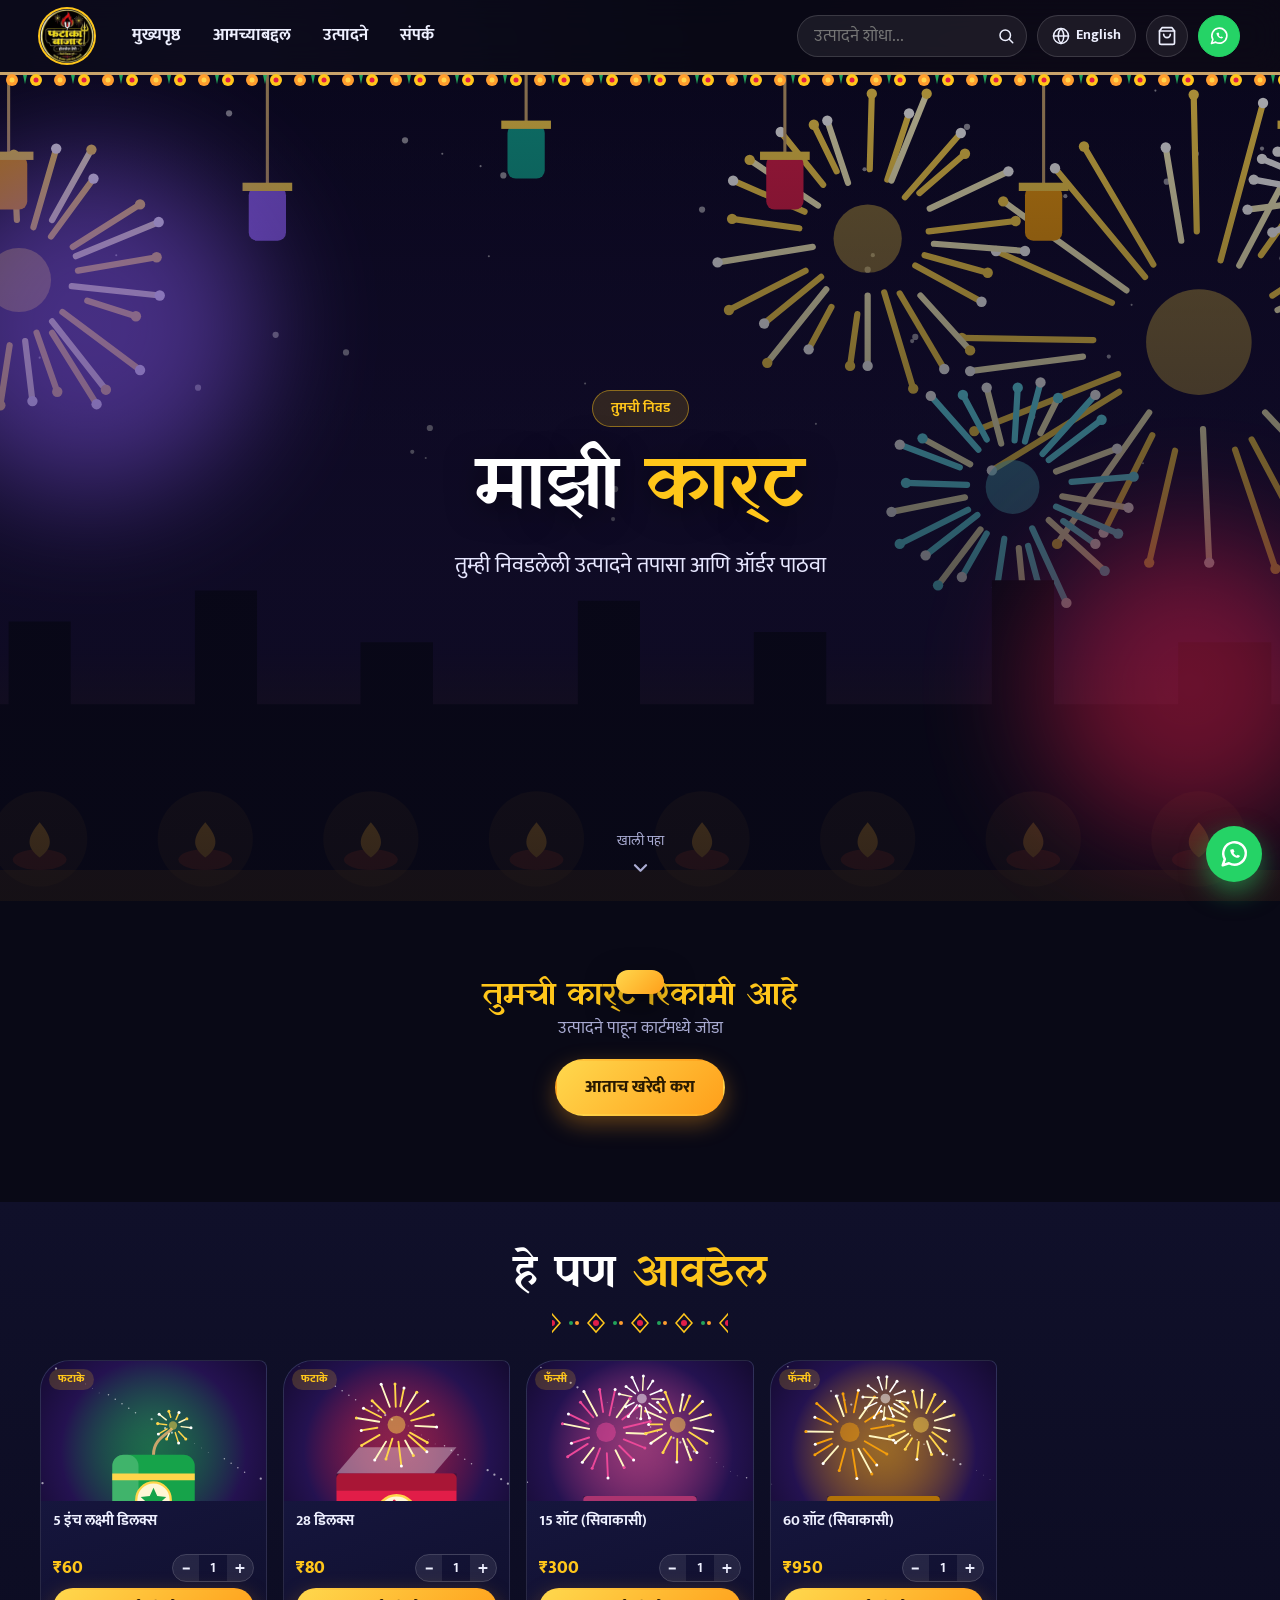
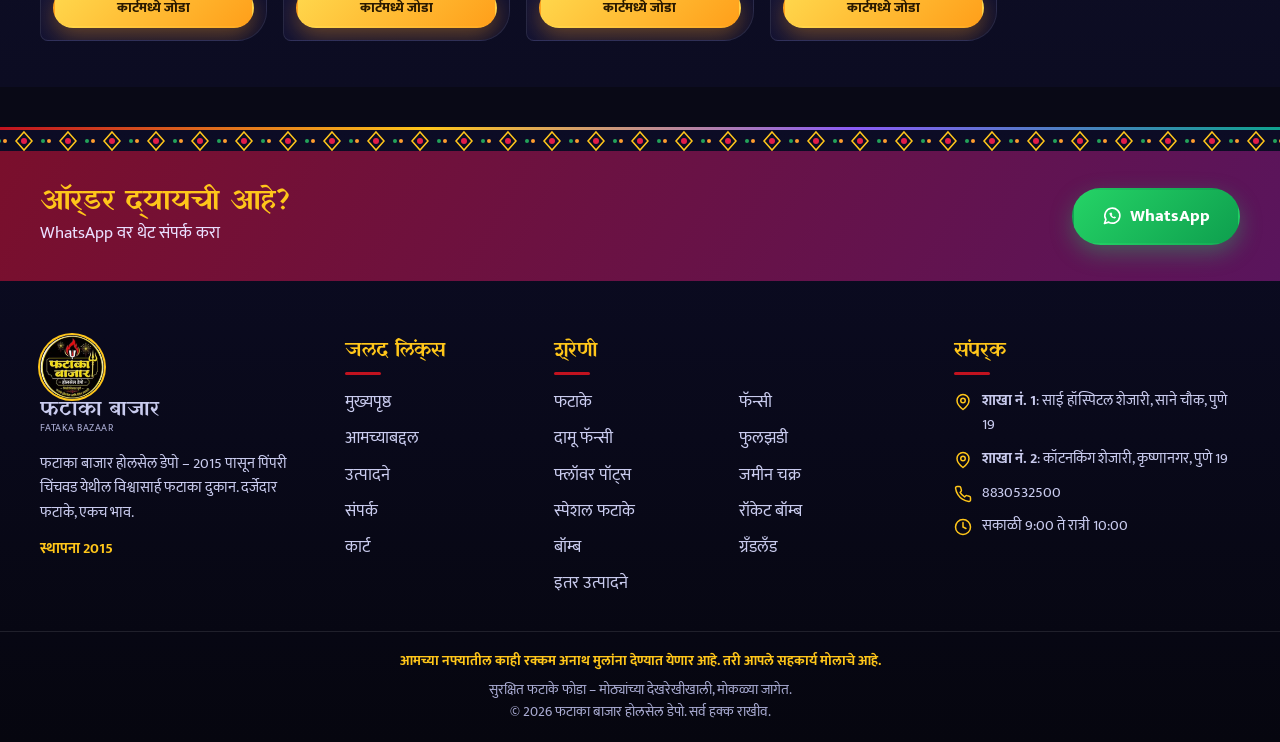
==== cart.html @ 7bc7c52a "first commit" ====
<!doctype html>
<html lang="mr">
<head>
<meta charset="utf-8">
<meta name="viewport" content="width=device-width,initial-scale=1">
<title>Fataka Bazaar</title>
<meta name="description" content="Fataka Bazaar Wholesale Depot - Pimpri Chinchwad, Pune. Fixed rate crackers, order on WhatsApp.">
<link rel="preconnect" href="https://fonts.googleapis.com"><link rel="preconnect" href="https://fonts.gstatic.com" crossorigin>
<link href="https://fonts.googleapis.com/css2?family=Mukta:wght@400;600;700;800&family=Yatra+One&display=swap" rel="stylesheet">
<link rel="icon" href="images/logo.png">
<link rel="stylesheet" href="css/style.css">
</head>
<body data-page="cart">
<div id="site-header"></div>
<main>
<section class="page-hero hero-cart">
  <canvas class="fw-canvas"></canvas>
  <span class="orb" style="width:340px;height:340px;background:#8b5cf6;left:-80px;top:10%"></span>
  <span class="orb" style="width:300px;height:300px;background:#e11d48;right:-60px;bottom:8%;animation-delay:-3s"></span>
  <div class="container hero-inner">
    <span class="eyebrow" data-i18n="hero_cart_eb"></span>
    <h1 data-i18n="hero_cart_t"></h1>
    <p data-i18n="hero_cart_p"></p>
  </div>
  <a class="scroll-cue" href="#start"><span data-i18n="scroll"></span><svg viewBox="0 0 24 24" fill="none" stroke="currentColor" stroke-width="2.5" stroke-linecap="round" stroke-linejoin="round"><path d="m6 9 6 6 6-6"/></svg></a>
</section>
<span id="start"></span>
<section class="section "><div class="container">
<div id="cartEmpty" class="empty" hidden><h3 style="font-size:2rem;color:var(--gold)" data-i18n="cart_empty"></h3><p data-i18n="cart_empty_p"></p><a class="btn btn-gold" href="products.html" data-i18n="shop_now"></a></div>
<div class="cart-layout" id="cartLayout" hidden>
  <div>
    <div class="sec-title" style="text-align:left;margin-bottom:22px"><h2 data-i18n="cart_items_t"></h2></div>
    <div class="cart-list" id="cartList"></div>
    <div class="btn-row" style="margin-top:20px"><a class="btn btn-outline" href="products.html" data-i18n="continue_shop"></a><button class="btn btn-outline" id="clearCart" type="button" data-i18n="clear_cart"></button></div>
  </div>
  <div class="cart-side">
    <div class="panel" id="details">
      <h3 data-i18n="cust_t"></h3>
      <div class="cf-row">
        <div class="field"><label data-i18n="f_name"></label><input id="cName" autocomplete="name"><span class="em"></span></div>
        <div class="field"><label data-i18n="f_mobile"></label><input id="cMobile" type="tel" inputmode="numeric" autocomplete="tel"><span class="em"></span></div>
      </div>
      <div class="field"><label data-i18n="f_mode"></label><div class="radios"><label><input type="radio" name="mode" value="delivery" checked><span data-i18n="f_delivery"></span></label><label><input type="radio" name="mode" value="pickup"><span data-i18n="f_pickup"></span></label></div></div>
      <div class="cf-row cf-row2">
        <div class="field" id="addrWrap"><label data-i18n="f_addr"></label><textarea id="cAddr" rows="2"></textarea><span class="em"></span></div>
        <div class="field"><label data-i18n="f_note"></label><textarea id="cNote" rows="2"></textarea></div>
      </div>
    </div>
    <div class="panel" id="summary">
      <h3 data-i18n="sum_t"></h3>
      <div class="sum-row"><span data-i18n="sum_items"></span><b id="sumCount"></b></div>
      <div class="sum-row"><span data-i18n="sum_sub"></span><b id="sumSub"></b></div>
      <div class="sum-row disc" id="rowDisc"><span id="sumDiscLbl"></span><b id="sumDisc"></b></div>
      <div class="sum-row total"><span data-i18n="sum_total"></span><b id="sumTotal"></b></div>
      <div class="hint" id="hint"></div>
      <div class="coupon"><input id="coupon" data-i18n-ph="coupon_ph" autocomplete="off"><button class="btn btn-outline" id="applyCoupon" type="button" data-i18n="coupon_apply"></button></div>
      <div class="cmsg" id="cMsg"></div>
      <button class="btn btn-wa" id="orderBtn" type="button" style="width:100%" data-i18n="order_wa"></button>
      <p class="note" data-i18n="est_note"></p>
    </div>
  </div>
  <div class="side-promo cart-promo"><img src="images/banners/hero1.svg" alt=""><div><b data-i18n="wish_t"></b><ul><li data-i18n="ft2_t"></li><li data-i18n="ft3_t"></li><li data-i18n="ft4_t"></li></ul></div></div>
</div>
</div></section>
<section class="section alt"><div class="container">
<div class="sec-title reveal"><h2 data-i18n="sugg_t"></h2></div><div class="p-grid" id="suggGrid"></div>
</div></section>
</main>
<div id="site-footer"></div>
<script src="js/data.js"></script>
<script src="js/app.js"></script>
</body>
</html>
---- css/style.css ----
/* ============ FATAKA BAZAR - PREMIUM THEME ============ */
:root{--bg:#090916;--bg2:#10102a;--card:#15153b;--gold:#ffc61a;--gold2:#ff9f1a;--red:#c1121f;--teal:#0fa38f;--text:#eef0ff;--muted:#a9abd2;--hh:72px;--rad:30px 8px 30px 8px;--rad2:8px 30px 8px 30px}
*{box-sizing:border-box;margin:0;padding:0}
html{scroll-behavior:smooth}
body{font-family:'Mukta','Poppins',sans-serif;background:var(--bg);color:var(--text);line-height:1.6;overflow-x:hidden;font-size:17px}
body::before{content:'';position:fixed;inset:0;z-index:-1;background:radial-gradient(circle at 15% 10%,rgba(139,92,246,.18),transparent 40%),radial-gradient(circle at 90% 30%,rgba(225,29,72,.14),transparent 40%),radial-gradient(circle at 50% 100%,rgba(255,198,26,.08),transparent 45%)}
img,svg{max-width:100%;display:block}
a{color:inherit}
button,input,select,textarea{font:inherit;color:inherit}
.container{width:min(1200px,100% - 32px);margin-inline:auto}
[hidden]{display:none!important}
h1,h2,h3{font-family:'Yatra One','Mukta',serif;font-weight:400;line-height:1.2}
.js .reveal{opacity:0;transform:translateY(32px);transition:opacity .7s ease,transform .7s ease}
.js .reveal.in{opacity:1;transform:none}

/* ---------- Header ---------- */
.site-header{position:sticky;top:0;z-index:900;background:rgba(9,9,22,.8);backdrop-filter:blur(16px);-webkit-backdrop-filter:blur(16px);border-bottom:1px solid rgba(255,198,26,.2);transition:background .3s,box-shadow .3s}
.site-header.scrolled{background:rgba(9,9,22,.97);box-shadow:0 10px 30px rgba(0,0,0,.55)}
.hdr-in{display:flex;align-items:center;gap:16px;height:var(--hh)}
.brand{display:flex;align-items:center;gap:10px;text-decoration:none;color:var(--gold);font-family:'Yatra One',serif;font-size:1.3rem;line-height:1.05;flex-shrink:0}
.brand svg{width:46px;height:46px;transition:transform .6s}
.brand:hover svg{transform:rotate(360deg)}
.brand small{display:block;font-family:'Mukta',sans-serif;font-size:.62rem;color:var(--muted);letter-spacing:.05em;margin-top:2px}
.nav{display:flex;gap:4px;margin-left:8px}
.nav a{position:relative;padding:8px 14px;text-decoration:none;font-weight:700;border-radius:30px;transition:color .3s,background .3s}
.nav a::after{content:'';position:absolute;left:50%;bottom:3px;width:0;height:2px;background:var(--gold);transform:translateX(-50%);transition:width .3s}
.nav a:hover,.nav a.active{color:var(--gold)}
.nav a:hover::after,.nav a.active::after{width:58%}
.hdr-actions{margin-left:auto;display:flex;align-items:center;gap:10px}
.search{position:relative}
.search input{width:230px;height:42px;padding:0 44px 0 16px;border-radius:30px;border:1px solid rgba(255,255,255,.14);background:rgba(255,255,255,.07);outline:none;transition:.3s}
.search input:focus{border-color:var(--gold);box-shadow:0 0 0 3px rgba(255,198,26,.18);width:270px;background:rgba(255,255,255,.1)}
.search button{position:absolute;right:4px;top:4px;width:34px;height:34px;border:0;border-radius:50%;background:transparent;cursor:pointer;display:grid;place-items:center}
.search button svg{width:18px;height:18px}
.suggest{position:absolute;top:48px;left:0;right:0;background:#14143a;border:1px solid rgba(255,198,26,.3);border-radius:16px;overflow:hidden;display:none;box-shadow:0 20px 40px rgba(0,0,0,.5);min-width:260px;z-index:5}
.suggest.show{display:block}
.suggest button{position:static;width:100%;height:auto;border-radius:0;display:flex;justify-content:space-between;gap:10px;padding:10px 14px;text-align:left;border-bottom:1px solid rgba(255,255,255,.06)}
.suggest button:hover{background:rgba(255,198,26,.12)}
.suggest b{color:var(--gold);font-weight:700}
.icon-btn,.lang-btn{position:relative;height:42px;min-width:42px;border-radius:30px;border:1px solid rgba(255,255,255,.14);background:rgba(255,255,255,.07);cursor:pointer;display:grid;place-items:center;transition:.3s;text-decoration:none}
.icon-btn svg{width:20px;height:20px}
.icon-btn:hover,.lang-btn:hover{background:var(--gold);color:#1a1200;border-color:var(--gold);transform:translateY(-2px)}
.lang-btn{padding:0 14px;font-weight:700;font-size:.9rem;display:flex;align-items:center;gap:6px}
.lang-btn svg{width:18px;height:18px}
.icon-btn.wa{background:#25d366;border-color:#25d366;color:#fff}
.icon-btn.wa:hover{background:#1ebe5b;color:#fff}
.badge{position:absolute;top:-6px;right:-6px;min-width:20px;height:20px;border-radius:10px;background:var(--red);color:#fff;font-size:.72rem;font-weight:800;display:grid;place-items:center;padding:0 5px;border:2px solid var(--bg)}
.badge.bump{animation:bump .4s}
@keyframes bump{50%{transform:scale(1.5)}}
.burger{display:none}
.mobile-search{display:none}

/* ---------- Buttons ---------- */
.btn{position:relative;overflow:hidden;display:inline-flex;align-items:center;justify-content:center;gap:8px;padding:13px 28px;border-radius:30px;border:2px solid transparent;font-weight:800;text-decoration:none;cursor:pointer;transition:transform .3s,box-shadow .3s,background .35s,color .35s,border-color .35s}
.btn::after{content:'';position:absolute;top:0;left:-70%;width:50%;height:100%;background:linear-gradient(100deg,transparent,rgba(255,255,255,.55),transparent);transform:skewX(-20deg);transition:left .6s}
.btn:hover::after{left:130%}
.btn:hover{transform:translateY(-3px)}
.btn-gold{background:linear-gradient(135deg,#ffd84d,#ff9f1a);color:#2a1a00;box-shadow:0 8px 22px rgba(255,159,26,.35)}
.btn-gold:hover{background:linear-gradient(135deg,#e11d48,#7a0f2c);color:#fff;box-shadow:0 10px 26px rgba(225,29,72,.5)}
.btn-outline{border-color:rgba(255,255,255,.4);background:rgba(255,255,255,.04)}
.btn-outline:hover{background:var(--gold);color:#1a1200;border-color:var(--gold)}
.btn-wa{background:linear-gradient(135deg,#25d366,#0e9f4e);color:#fff;box-shadow:0 8px 22px rgba(37,211,102,.35)}
.btn-wa:hover{background:linear-gradient(135deg,#ffd84d,#ff9f1a);color:#2a1a00}
.btn-sm{padding:9px 16px;font-size:.92rem;width:100%}
.btn-row{display:flex;flex-wrap:wrap;gap:14px}

/* ---------- Hero / slider ---------- */
.slider,.page-hero{position:relative;height:calc(100svh - var(--hh));min-height:540px;overflow:hidden;isolation:isolate}
.fw-canvas{position:absolute;inset:0;width:100%;height:100%;z-index:1;pointer-events:none}
.slide{position:absolute;inset:0;opacity:0;visibility:hidden;transition:opacity 1s,visibility 1s;display:flex;align-items:center}
.slide.active{opacity:1;visibility:visible;z-index:2}
.slide.s1{background:radial-gradient(circle at 75% 40%,rgba(255,159,26,.35),transparent 45%),linear-gradient(135deg,#1b0836,#4a0a35 55%,#090916)}
.slide.s2{background:radial-gradient(circle at 75% 40%,rgba(139,92,246,.45),transparent 45%),linear-gradient(135deg,#090f35,#2a1066 55%,#090916)}
.slide.s3{background:radial-gradient(circle at 75% 40%,rgba(15,163,143,.45),transparent 45%),linear-gradient(135deg,#04211f,#0b3b3a 50%,#090916)}
.slide-in{display:grid;grid-template-columns:1.1fr .9fr;align-items:center;gap:30px;position:relative;z-index:3}
.slide-txt .eyebrow{transform:translateY(20px);opacity:0}
.slide-txt h1,.slide-txt p,.slide-txt .btn-row{transform:translateY(30px);opacity:0}
.slide.active .slide-txt>*{animation:rise .8s forwards}
.slide.active .slide-txt>*:nth-child(2){animation-delay:.15s}
.slide.active .slide-txt>*:nth-child(3){animation-delay:.3s}
.slide.active .slide-txt>*:nth-child(4){animation-delay:.45s}
@keyframes rise{to{opacity:1;transform:none}}
.eyebrow{display:inline-block;padding:6px 18px;border-radius:30px;background:rgba(255,198,26,.14);border:1px solid rgba(255,198,26,.45);color:var(--gold);font-weight:700;font-size:.9rem;margin-bottom:16px}
.slide-txt h1,.hero-inner h1{font-size:clamp(2.6rem,7vw,5.2rem);color:#fff;text-shadow:0 6px 30px rgba(0,0,0,.5)}
.slide-txt h1 span,.hero-inner h1 span,.sec-title h2 span{color:var(--gold)}
.slide-txt h1 small{display:block;font-family:'Mukta',sans-serif;font-size:.38em;font-weight:800;letter-spacing:.05em;color:#fff;margin-top:6px}
.slide-txt p,.hero-inner p{font-size:clamp(1.05rem,2.2vw,1.5rem);color:#e7e7ff;margin:16px 0 28px;max-width:560px}
.slide-art{position:relative;width:min(430px,100%);margin-inline:auto;aspect-ratio:1;animation:float 5s ease-in-out infinite}
.slide-art::before{content:'';position:absolute;inset:-6%;border-radius:50%;border:2px dashed rgba(255,198,26,.35);animation:spin 30s linear infinite}
.slide-art svg{position:relative;width:100%;height:100%;filter:drop-shadow(0 20px 40px rgba(0,0,0,.5))}
@keyframes float{50%{transform:translateY(-18px)}}
@keyframes spin{to{transform:rotate(360deg)}}
.arrow{position:absolute;top:50%;transform:translateY(-50%);z-index:5;width:48px;height:48px;border-radius:50%;border:1px solid rgba(255,255,255,.4);background:rgba(0,0,0,.35);font-size:1.6rem;cursor:pointer;transition:.3s}
.arrow:hover{background:var(--gold);color:#1a1200;transform:translateY(-50%) scale(1.12)}
.arrow.prev{left:14px}.arrow.next{right:14px}
.dots{position:absolute;bottom:22px;left:50%;transform:translateX(-50%);z-index:5;display:flex;gap:10px}
.dots button{position:relative;width:40px;height:6px;border:0;border-radius:6px;background:rgba(255,255,255,.3);cursor:pointer;overflow:hidden}
.dots button.active::after{content:'';position:absolute;inset:0;background:var(--gold);transform-origin:left;animation:fill 5.5s linear forwards}
@keyframes fill{from{transform:scaleX(0)}to{transform:scaleX(1)}}
.page-hero{display:grid;place-items:center;text-align:center;background:linear-gradient(180deg,rgba(9,9,22,.5),rgba(9,9,22,.92)),var(--hero-img,none) center/cover no-repeat,radial-gradient(circle at 30% 30%,var(--h1,#5b1a6e),var(--h2,#0a0a2a) 70%)}
.hero-about{--hero-img:url('../images/banners/hero-about.svg');--h1:#6a1b4d;--h2:#120a2e}
.hero-products{--hero-img:url('../images/banners/hero-products.svg');--h1:#0e5a63;--h2:#0a1230}
.hero-category{--hero-img:url('../images/banners/hero-category.svg');--h1:#8a1230;--h2:#1a0a2a}
.hero-cart{--hero-img:url('../images/banners/hero-cart.svg');--h1:#7a5200;--h2:#1a0a1a}
.hero-contact{--hero-img:url('../images/banners/hero-contact.svg');--h1:#2b2f8f;--h2:#0b0a28}
.hero-inner{position:relative;z-index:3;display:flex;flex-direction:column;align-items:center;padding-block:40px}
.hero-inner p{margin-inline:auto}
.scroll-cue{position:absolute;bottom:22px;left:50%;transform:translateX(-50%);z-index:4;text-decoration:none;font-size:.85rem;color:var(--muted);display:flex;flex-direction:column;align-items:center;gap:4px;animation:bounce 1.8s infinite}
.scroll-cue svg{width:22px;height:22px}
@keyframes bounce{50%{transform:translate(-50%,8px)}}
.orb{position:absolute;border-radius:50%;filter:blur(60px);opacity:.45;z-index:0;animation:float 7s ease-in-out infinite}

/* ---------- Sections ---------- */
.section{padding:84px 0;position:relative}
.section.alt{background:linear-gradient(180deg,var(--bg2),#0c0c22)}
.sec-title{text-align:center;margin-bottom:44px}
.sec-title h2{font-size:clamp(1.9rem,4.2vw,2.8rem);color:#fff}
.sec-title p{color:var(--muted);margin-top:8px}
.sec-title::after{content:'';display:block;width:90px;height:4px;margin:16px auto 0;border-radius:4px;background:linear-gradient(90deg,transparent,var(--gold),transparent)}

/* categories */
.cat-grid{display:grid;grid-template-columns:repeat(4,1fr);gap:22px}
.cat-card{position:relative;display:flex;flex-direction:column;gap:6px;padding:26px 22px 20px;min-height:250px;color:#fff;text-decoration:none;border-radius:46px 8px 46px 8px;background:linear-gradient(135deg,var(--c1),var(--c2));overflow:hidden;box-shadow:0 12px 30px rgba(0,0,0,.4);transition:transform .45s,border-radius .5s,box-shadow .45s}
.cat-card::before{content:'';position:absolute;inset:0;background:radial-gradient(circle at 85% 0,rgba(255,255,255,.3),transparent 55%);opacity:.6;transition:opacity .4s}
.cat-card:hover{transform:translateY(-10px);border-radius:8px 46px 8px 46px;box-shadow:0 22px 48px color-mix(in srgb,var(--c1) 60%,transparent)}
.cat-card:hover::before{opacity:1}
.cat-art{width:92px;height:92px;transition:transform .5s;position:relative}
.cat-card:hover .cat-art{transform:scale(1.18) rotate(8deg)}
.cat-card h3{font-size:1.5rem;position:relative}
.cat-card p{font-size:.92rem;opacity:.9;position:relative}
.cat-card .cnt{font-size:.8rem;opacity:.8;position:relative}
.cat-card .go{margin-top:auto;font-weight:800;position:relative;display:inline-flex;gap:6px;transition:gap .3s}
.cat-card:hover .go{gap:14px}

/* features */
.feat-row{display:grid;grid-template-columns:repeat(4,1fr);gap:18px}
.feat{display:flex;gap:14px;align-items:center;padding:20px;border-radius:var(--rad);border:1px solid rgba(255,198,26,.2);background:linear-gradient(135deg,rgba(255,255,255,.06),rgba(255,255,255,.02));transition:.4s}
.feat:hover{transform:translateY(-6px);border-color:var(--gold);background:linear-gradient(135deg,rgba(255,198,26,.2),rgba(225,29,72,.12));border-radius:var(--rad2)}
.feat .ic{flex:0 0 52px;height:52px;border-radius:50%;display:grid;place-items:center;background:rgba(255,198,26,.14);color:var(--gold);transition:.4s}
.feat:hover .ic{background:var(--gold);color:#1a1200;transform:rotate(360deg)}
.feat .ic svg{width:26px;height:26px}
.feat h4{font-size:1.05rem}
.feat p{font-size:.88rem;color:var(--muted)}

/* product cards */
.p-grid{display:grid;grid-template-columns:repeat(auto-fill,minmax(205px,1fr));gap:20px}
.p-card{position:relative;display:flex;flex-direction:column;border-radius:var(--rad);overflow:hidden;background:linear-gradient(160deg,#1a1a48,#0f0f2c);border:1px solid rgba(255,255,255,.1);cursor:pointer;transition:transform .4s,box-shadow .4s,border-color .4s,border-radius .5s}
.p-card::before{content:'';position:absolute;inset:0;background:linear-gradient(120deg,transparent 30%,rgba(255,198,26,.18) 50%,transparent 70%);transform:translateX(-120%);transition:transform .8s;z-index:2;pointer-events:none}
.p-card:hover{transform:translateY(-8px);border-color:var(--gold);box-shadow:0 18px 40px rgba(255,159,26,.25);border-radius:var(--rad2)}
.p-card:hover::before{transform:translateX(120%)}
.p-img{position:relative;height:150px;display:grid;place-items:center;padding:14px;background:radial-gradient(circle at 50% 40%,rgba(255,255,255,.1),transparent 65%)}
.p-img svg,.p-img img{height:100%;width:auto;transition:transform .5s}
.p-card:hover .p-img svg,.p-card:hover .p-img img{transform:scale(1.14) rotate(-4deg)}
.p-tag{position:absolute;top:10px;left:10px;padding:3px 11px;font-size:.72rem;font-weight:800;border-radius:20px;background:rgba(255,198,26,.18);color:var(--gold);transition:.3s}
.p-card:hover .p-tag{background:var(--red);color:#fff}
.p-body{padding:12px 14px 16px;display:flex;flex-direction:column;gap:8px;flex:1}
.p-body h3{font-family:'Mukta',sans-serif;font-weight:700;font-size:1.02rem;line-height:1.3;min-height:2.6em}
.p-price{color:var(--gold);font-weight:800;font-size:1.25rem}
.mini-qty,.qty{display:inline-flex;align-items:center;border:1px solid rgba(255,255,255,.2);border-radius:30px;overflow:hidden;width:fit-content}
.mini-qty{margin-top:auto}
.mini-qty button,.qty button{width:32px;height:32px;border:0;background:rgba(255,255,255,.08);cursor:pointer;font-size:1.1rem;font-weight:800;transition:.25s}
.mini-qty button:hover,.qty button:hover{background:var(--gold);color:#1a1200}
.mini-qty input{width:36px;text-align:center;border:0;background:transparent;font-weight:700}
.qty em{min-width:36px;text-align:center;font-style:normal;font-weight:800}
.group-head{display:flex;align-items:center;justify-content:space-between;margin:40px 0 18px;padding-bottom:10px;border-bottom:1px solid rgba(255,198,26,.25)}
.group-head:first-child{margin-top:0}
.group-head h3{font-size:1.7rem;color:var(--gold)}
.group-head a{text-decoration:none;font-weight:700;transition:color .3s}
.group-head a:hover{color:var(--gold)}
.toolbar{display:flex;flex-wrap:wrap;gap:12px;align-items:center;justify-content:space-between;margin-bottom:28px}
.chips{display:flex;flex-wrap:wrap;gap:10px}
.chip{display:inline-block;padding:8px 18px;border-radius:30px;font-weight:700;font-size:.92rem;border:1px solid rgba(255,255,255,.2);background:rgba(255,255,255,.05);text-decoration:none;transition:.3s}
a.chip:hover,.chip.active{background:var(--gold);color:#1a1200;border-color:var(--gold);transform:translateY(-2px)}
.tools{display:flex;gap:10px;flex-wrap:wrap}
.tools input,.tools select,.field input,.field select,.field textarea,.coupon input{height:44px;padding:0 16px;border-radius:14px;border:1px solid rgba(255,255,255,.18);background:rgba(255,255,255,.07);outline:none;transition:.3s;width:100%}
.tools select option,.field select option{background:#14143a}
.tools input:focus,.tools select:focus,.field input:focus,.field select:focus,.field textarea:focus,.coupon input:focus{border-color:var(--gold);box-shadow:0 0 0 3px rgba(255,198,26,.18)}
.tools input{width:220px}.tools select{width:auto}
.empty{text-align:center;padding:50px 20px;color:var(--muted)}
.empty .btn{margin-top:16px}

/* steps */
.steps-grid{display:grid;grid-template-columns:repeat(5,1fr);gap:18px;position:relative}
.step{position:relative;padding:26px 18px 22px;text-align:center;border-radius:var(--rad2);background:linear-gradient(160deg,rgba(255,255,255,.07),rgba(255,255,255,.02));border:1px solid rgba(255,255,255,.1);transition:.4s}
.step:hover{transform:translateY(-8px);border-color:var(--gold);border-radius:var(--rad);background:linear-gradient(160deg,rgba(255,198,26,.18),rgba(139,92,246,.12))}
.step .num{width:52px;height:52px;margin:0 auto 12px;border-radius:50%;display:grid;place-items:center;font-weight:800;font-size:1.3rem;color:#1a1200;background:linear-gradient(135deg,#ffd84d,#ff9f1a);box-shadow:0 0 0 6px rgba(255,198,26,.15);transition:.4s}
.step:hover .num{transform:scale(1.15) rotate(10deg)}
.step h4{font-size:1.05rem;margin-bottom:6px}
.step p{font-size:.88rem;color:var(--muted)}

/* tiers + wish */
.tiers{display:flex;flex-wrap:wrap;justify-content:center;gap:16px;margin-top:6px}
.tier{padding:18px 30px;border-radius:var(--rad);background:rgba(255,255,255,.07);border:1px solid rgba(255,198,26,.35);text-align:center;transition:.4s}
.tier:hover{background:var(--gold);color:#1a1200;transform:translateY(-6px) scale(1.04);border-radius:var(--rad2)}
.tier b{display:block;font-size:2rem;font-family:'Yatra One',serif;color:var(--gold);transition:.3s}
.tier:hover b{color:#7a0f2c}
.wish{position:relative;overflow:hidden;text-align:center;padding:60px 24px;border-radius:60px 10px 60px 10px;background:linear-gradient(120deg,#7a0f2c,#3b1a8a 55%,#7a0f2c);background-size:200% 100%;animation:shimmer 8s linear infinite;border:1px solid rgba(255,198,26,.4)}
@keyframes shimmer{to{background-position:200% 0}}
.wish h2{font-size:clamp(1.8rem,4.5vw,3rem);color:var(--gold)}
.wish p{max-width:640px;margin:12px auto 22px;color:#f0e8ff}
.diya{display:inline-block;width:46px;height:22px;border-radius:0 0 46px 46px;background:linear-gradient(#ffb300,#c76a00);position:relative;margin:0 14px 10px}
.diya::before{content:'';position:absolute;left:50%;top:-24px;width:14px;height:26px;margin-left:-7px;border-radius:50% 50% 50% 50%/70% 70% 30% 30%;background:radial-gradient(circle at 50% 70%,#fff6c9,#ffb300 55%,#ff5a00);animation:flame 1s ease-in-out infinite alternate;box-shadow:0 0 24px 8px rgba(255,170,0,.55)}
@keyframes flame{to{transform:scale(1.15,.92) rotate(3deg)}}

/* about */
.split{display:grid;grid-template-columns:1fr 1fr;gap:44px;align-items:center}
.split .art{max-width:430px;margin-inline:auto;animation:float 5s ease-in-out infinite}
.split p{color:#d8d9f5;margin-bottom:14px}
.checks{list-style:none;margin-top:18px;display:grid;gap:10px}
.checks li{display:flex;gap:10px;align-items:flex-start;font-weight:600}
.checks li::before{content:'✓';flex:0 0 26px;height:26px;border-radius:50%;display:grid;place-items:center;background:var(--gold);color:#1a1200;font-weight:900;font-size:.85rem}
.stats{display:grid;grid-template-columns:repeat(4,1fr);gap:18px}
.stat{text-align:center;padding:28px 12px;border-radius:var(--rad);background:linear-gradient(135deg,rgba(255,255,255,.07),rgba(255,255,255,.02));border:1px solid rgba(255,198,26,.25);transition:.4s}
.stat:hover{transform:translateY(-6px);border-radius:var(--rad2);border-color:var(--gold)}
.stat b{font-family:'Yatra One',serif;font-size:2.8rem;color:var(--gold);display:block;line-height:1.1}
.stat span{color:var(--muted);font-weight:600}
.csr{display:flex;gap:20px;align-items:center;padding:34px;border-radius:var(--rad);background:linear-gradient(120deg,rgba(255,198,26,.14),rgba(225,29,72,.12));border:1px solid rgba(255,198,26,.35)}
.csr svg{flex:0 0 64px;height:64px;color:var(--gold)}
.csr p{font-size:1.15rem;font-weight:600}
.branches{display:grid;grid-template-columns:repeat(2,1fr);gap:22px}
.branch{padding:26px;border-radius:var(--rad);background:linear-gradient(160deg,#1a1a48,#0f0f2c);border:1px solid rgba(255,255,255,.12);transition:.4s}
.branch:hover{border-color:var(--gold);transform:translateY(-6px);border-radius:var(--rad2);box-shadow:0 16px 36px rgba(255,159,26,.2)}
.branch h3{color:var(--gold);margin-bottom:6px}
.branch p{color:#d8d9f5;margin-bottom:14px}
.quote{text-align:center;font-family:'Yatra One',serif;font-size:clamp(1.4rem,3.4vw,2.2rem);padding:44px 20px;border-radius:var(--rad);border:1px solid rgba(255,198,26,.3);background:rgba(255,255,255,.04);color:var(--gold)}

/* contact */
.contact-grid{display:grid;grid-template-columns:1fr 1.1fr;gap:28px}
.panel{padding:28px;border-radius:var(--rad);background:linear-gradient(160deg,#1a1a48,#0f0f2c);border:1px solid rgba(255,255,255,.12)}
.panel h3{font-size:1.6rem;margin-bottom:18px}
.panel h3 span{color:var(--gold)}
.info-item{display:flex;gap:14px;padding:14px 0;border-bottom:1px solid rgba(255,255,255,.08)}
.info-item:last-of-type{border:0}
.info-item .ic{flex:0 0 46px;height:46px;border-radius:50%;display:grid;place-items:center;background:rgba(255,198,26,.14);color:var(--gold);transition:.4s}
.info-item:hover .ic{background:var(--gold);color:#1a1200;transform:scale(1.1) rotate(10deg)}
.info-item .ic svg{width:22px;height:22px}
.info-item small{color:var(--muted);display:block}
.info-item a{text-decoration:none}
.info-item a:hover{color:var(--gold)}
.field{display:grid;gap:6px;margin-bottom:14px}
.field label{font-weight:700;font-size:.92rem}
.field textarea{height:auto;min-height:110px;padding:12px 16px;resize:vertical}
.field.err input,.field.err textarea{border-color:#ff5470}
.field .em{color:#ff8da1;font-size:.82rem;min-height:1em}
.radios{display:flex;gap:12px;flex-wrap:wrap}
.radios label{display:flex;align-items:center;gap:8px;padding:10px 18px;border:1px solid rgba(255,255,255,.2);border-radius:30px;cursor:pointer;transition:.3s;font-weight:700}
.radios label:has(input:checked){background:var(--gold);color:#1a1200;border-color:var(--gold)}
.radios input{accent-color:#c1121f}
.map{margin-top:22px;border-radius:var(--rad2);overflow:hidden;border:1px solid rgba(255,198,26,.3);height:260px}
.map iframe{width:100%;height:100%;border:0;filter:invert(.9) hue-rotate(180deg) saturate(.8)}
details{border-radius:18px;background:rgba(255,255,255,.05);border:1px solid rgba(255,255,255,.12);margin-bottom:12px;overflow:hidden;transition:.3s}
details[open],details:hover{border-color:var(--gold)}
summary{cursor:pointer;padding:16px 20px;font-weight:800;list-style:none;display:flex;justify-content:space-between;gap:10px}
summary::after{content:'+';color:var(--gold);font-size:1.4rem;line-height:1;transition:transform .3s}
details[open] summary::after{transform:rotate(45deg)}
details p{padding:0 20px 18px;color:#d8d9f5}

/* cart */
.cart-layout{display:grid;grid-template-columns:1.5fr 1fr;gap:26px;align-items:start}
.cart-list{display:grid;gap:14px}
.ci{display:grid;grid-template-columns:70px 1fr auto;gap:14px;align-items:center;padding:12px 14px;border-radius:20px 6px 20px 6px;background:rgba(255,255,255,.06);border:1px solid rgba(255,255,255,.1);transition:.3s}
.ci:hover{border-color:var(--gold);background:rgba(255,198,26,.08)}
.ci-img{width:70px;height:70px;display:grid;place-items:center;border-radius:16px;background:rgba(255,255,255,.07);padding:6px}
.ci-img svg,.ci-img img{height:100%;width:auto}
.ci-info{display:grid;gap:4px}
.ci-info span{color:var(--muted);font-size:.9rem}
.ci-end{display:flex;flex-direction:column;align-items:flex-end;gap:8px}
.ci-end strong{color:var(--gold);font-size:1.1rem}
.rm{width:28px;height:28px;border-radius:50%;border:0;background:rgba(255,84,112,.18);color:#ff8da1;cursor:pointer;transition:.3s}
.rm:hover{background:#ff5470;color:#fff;transform:rotate(90deg)}
.sum-row{display:flex;justify-content:space-between;padding:8px 0;color:#d8d9f5}
.sum-row.total{border-top:1px dashed rgba(255,198,26,.5);margin-top:8px;padding-top:14px;font-size:1.4rem;font-weight:800;color:var(--gold)}
.sum-row.disc{color:#6ee7a1}
.hint{margin:12px 0;padding:10px 14px;border-radius:12px;background:rgba(37,211,102,.12);border:1px dashed rgba(37,211,102,.5);font-size:.9rem;color:#9bf0c0}
.coupon{display:flex;gap:8px;margin:12px 0}
.coupon .btn{padding:0 18px;height:44px}
.cmsg{font-size:.85rem;min-height:1.2em;margin-bottom:8px}
.note{font-size:.82rem;color:var(--muted);margin:10px 0 14px}
.sticky{position:sticky;top:calc(var(--hh) + 16px)}

/* drawer / modal / toast */
.overlay{position:fixed;inset:0;z-index:1000;background:rgba(3,3,12,.7);backdrop-filter:blur(4px);opacity:0;visibility:hidden;transition:.35s}
.drawer{position:fixed;top:0;right:0;bottom:0;width:min(440px,100%);z-index:1001;background:linear-gradient(180deg,#171744,#0c0c25);border-left:1px solid rgba(255,198,26,.35);display:flex;flex-direction:column;transform:translateX(105%);transition:transform .45s cubic-bezier(.2,.8,.2,1)}
body.drawer-open .overlay,body.modal-open .overlay{opacity:1;visibility:visible}
body.drawer-open .drawer{transform:none}
.drawer-head{display:flex;justify-content:space-between;align-items:center;padding:18px 20px;border-bottom:1px solid rgba(255,255,255,.1)}
.drawer-head h3{font-size:1.5rem;color:var(--gold)}
.x-btn{width:38px;height:38px;border-radius:50%;border:1px solid rgba(255,255,255,.25);background:transparent;cursor:pointer;font-size:1rem;transition:.3s}
.x-btn:hover{background:var(--red);border-color:var(--red);transform:rotate(90deg)}
.drawer-body{flex:1;overflow:auto;padding:14px 16px;display:grid;gap:12px;align-content:start}
.drawer .ci{grid-template-columns:58px 1fr auto}
.drawer .ci-img{width:58px;height:58px}
.drawer-foot{padding:16px 20px;border-top:1px solid rgba(255,255,255,.1);background:rgba(0,0,0,.25)}
.drawer-foot .btn-row{margin-top:12px}
.drawer-foot .btn{flex:1;padding:12px 10px}
.modal{position:fixed;inset:0;z-index:1002;display:grid;place-items:center;padding:16px;pointer-events:none;opacity:0;visibility:hidden;transition:.35s}
.modal.show{opacity:1;visibility:visible;pointer-events:auto}
.modal-box{position:relative;width:min(860px,100%);max-height:92vh;overflow:auto;border-radius:44px 10px 44px 10px;background:linear-gradient(160deg,#1c1c52,#0d0d28);border:1px solid rgba(255,198,26,.45);box-shadow:0 30px 80px rgba(0,0,0,.7);transform:scale(.92) translateY(20px);transition:transform .4s cubic-bezier(.2,.8,.2,1)}
.modal.show .modal-box{transform:none}
.modal-box .x-btn{position:absolute;top:14px;right:14px;z-index:3;background:rgba(0,0,0,.4)}
.m-grid{display:grid;grid-template-columns:1fr 1.1fr}
.m-img{display:grid;place-items:center;padding:30px;background:radial-gradient(circle at 50% 45%,rgba(255,198,26,.2),transparent 70%);min-height:300px}
.m-img svg,.m-img img{width:min(280px,100%);height:auto;animation:float 4s ease-in-out infinite}
.m-info{padding:34px 30px 30px;display:flex;flex-direction:column;gap:12px;justify-content:center}
.m-info h3{font-size:1.9rem}
.m-price{font-size:2rem;font-weight:800;color:var(--gold)}
.m-info p{color:#d8d9f5}
.m-row{display:flex;gap:14px;align-items:center;flex-wrap:wrap}
.m-row .btn{flex:1}
.thanks .modal-box{width:min(480px,100%);text-align:center;padding:40px 28px}
.thanks h3{font-size:2.2rem;color:var(--gold);margin-bottom:10px}
.thanks p{color:#d8d9f5;margin-bottom:22px}
.thanks .diya{margin-top:20px}
.toast{position:fixed;left:50%;bottom:26px;transform:translate(-50%,120px);z-index:1100;padding:12px 24px;border-radius:30px;background:linear-gradient(135deg,#ffd84d,#ff9f1a);color:#2a1a00;font-weight:800;box-shadow:0 12px 30px rgba(0,0,0,.5);transition:transform .4s;max-width:92vw;text-align:center}
.toast.show{transform:translate(-50%,0)}
.toast.bad{background:#ff5470;color:#fff}

/* ---------- Footer ---------- */
.site-footer{position:relative;margin-top:40px;background:linear-gradient(180deg,#0c0c25,#06060f);border-top:3px solid transparent;border-image:linear-gradient(90deg,#c1121f,#ffc61a,#8b5cf6,#0fa38f) 1}
.ft-cta{margin-top:-1px;padding:34px 0;background:linear-gradient(120deg,#7a0f2c,#3b1a8a);background-size:200% 100%;animation:shimmer 10s linear infinite}
.ft-cta .container{display:flex;align-items:center;justify-content:space-between;gap:18px;flex-wrap:wrap}
.ft-cta h3{font-size:1.8rem;color:var(--gold)}
.ft-cta p{color:#eadfff}
.ft-grid{display:grid;grid-template-columns:1.5fr 1fr 1fr 1.4fr;gap:34px;padding:54px 0 34px}
.ft-grid h4{font-family:'Yatra One',serif;font-weight:400;font-size:1.25rem;color:var(--gold);margin-bottom:14px;position:relative;padding-bottom:8px}
.ft-grid h4::after{content:'';position:absolute;left:0;bottom:0;width:36px;height:3px;border-radius:3px;background:var(--red)}
.ft-grid ul{list-style:none;display:grid;gap:9px}
.ft-grid a{text-decoration:none;color:#c9cbee;transition:.3s;display:inline-block}
.ft-grid ul a:hover{color:var(--gold);transform:translateX(6px)}
.ft-about p{color:#c9cbee;margin:12px 0;font-size:.95rem}
.ft-line{display:flex;gap:10px;align-items:flex-start;color:#c9cbee;font-size:.93rem;margin-bottom:10px}
.ft-line svg{flex:0 0 18px;height:18px;margin-top:4px;color:var(--gold)}
.ft-bottom{border-top:1px solid rgba(255,255,255,.1);padding:18px 0;text-align:center;font-size:.88rem;color:var(--muted)}
.ft-bottom .tip{display:block;margin-bottom:6px;color:var(--gold);font-weight:700}
.wa-float{position:fixed;right:18px;bottom:18px;z-index:850;width:56px;height:56px;border-radius:50%;background:#25d366;display:grid;place-items:center;box-shadow:0 10px 26px rgba(37,211,102,.5);animation:pulse 2s infinite;transition:transform .3s}
.wa-float:hover{transform:scale(1.12)}
.wa-float svg{width:30px;height:30px;color:#fff}
@keyframes pulse{0%{box-shadow:0 0 0 0 rgba(37,211,102,.6)}100%{box-shadow:0 0 0 20px rgba(37,211,102,0)}}

/* admin */
.admin-table{width:100%;border-collapse:collapse;font-size:.92rem}
.admin-table th,.admin-table td{padding:8px;border-bottom:1px solid rgba(255,255,255,.1);text-align:left}
.admin-table input,.admin-table select{height:36px;padding:0 10px;border-radius:10px;border:1px solid rgba(255,255,255,.2);background:rgba(255,255,255,.07);width:100%}
.admin-table select option{background:#14143a}
.admin-wrap{overflow:auto}

/* ---------- Responsive ---------- */
@media (max-width:1100px){
  .cat-grid,.feat-row{grid-template-columns:repeat(2,1fr)}
  .steps-grid{grid-template-columns:repeat(3,1fr)}
  .ft-grid{grid-template-columns:1fr 1fr}
}
@media (max-width:980px){
  :root{--hh:64px}
  .hdr-actions .search{display:none}
  .burger{display:grid}
  .nav{position:fixed;top:var(--hh);left:0;right:0;flex-direction:column;gap:2px;margin:0;padding:0 16px;background:rgba(9,9,22,.98);max-height:0;overflow:hidden;transition:max-height .4s,padding .4s;border-bottom:1px solid rgba(255,198,26,.3)}
  .nav.open{max-height:520px;padding:12px 16px 18px}
  .nav a{padding:12px 14px;font-size:1.05rem}
  .mobile-search{display:block;margin-top:8px}
  .mobile-search input{width:100%}
  .slide-in,.split,.contact-grid,.cart-layout{grid-template-columns:1fr}
  .slide-in{text-align:center;gap:6px}
  .slide-txt p{margin-inline:auto}
  .slide-txt .btn-row{justify-content:center}
  .slide-art{width:min(230px,50vw)}
  .arrow{display:none}
  .sticky{position:static}
  .m-grid{grid-template-columns:1fr}
  .m-img{min-height:220px;padding:20px}
  .stats{grid-template-columns:repeat(2,1fr)}
}
@media (max-width:640px){
  body{font-size:16px}
  .section{padding:56px 0}
  .brand{font-size:1.1rem}.brand svg{width:40px;height:40px}.brand small{display:none}
  .hdr-in{gap:8px}.hdr-actions{gap:6px}
  .lang-btn span{display:none}.lang-btn{padding:0;width:42px;justify-content:center}
  .cat-grid{grid-template-columns:repeat(2,1fr);gap:12px}
  .cat-card{padding:18px 14px 14px;min-height:210px;border-radius:30px 6px 30px 6px}
  .cat-card h3{font-size:1.2rem}.cat-art{width:70px;height:70px}.cat-card p{font-size:.8rem}
  .feat-row{grid-template-columns:1fr 1fr;gap:10px}
  .feat{flex-direction:column;text-align:center;padding:16px 10px}
  .p-grid{grid-template-columns:repeat(2,1fr);gap:12px}
  .p-img{height:120px}.p-body{padding:10px}.p-body h3{font-size:.92rem}.p-price{font-size:1.1rem}
  .steps-grid{grid-template-columns:1fr 1fr}
  .branches{grid-template-columns:1fr}
  .tools input{width:100%}.tools{width:100%}
  .ci{grid-template-columns:56px 1fr auto}.ci-img{width:56px;height:56px}
  .csr{flex-direction:column;text-align:center}
  /* footer: side-by-side points, no empty right space */
  .ft-grid{grid-template-columns:1fr 1fr;gap:26px 18px;padding:40px 0 24px}
  .ft-about,.ft-contact{grid-column:1/-1}
  .ft-cta .container{flex-direction:column;text-align:center}
  .wa-float{width:50px;height:50px;right:12px;bottom:12px}
  .modal-box{border-radius:30px 8px 30px 8px}
}
@media (prefers-reduced-motion:reduce){*{animation:none!important;transition-duration:.01ms!important}.js .reveal{opacity:1;transform:none}}

/* fixes */
.m-info .chip{align-self:flex-start}
@media (max-width:640px){.ft-bottom{padding-bottom:80px}}

/* ===== UPDATE: compact layout, images, Diwali decoration, new pages ===== */
.brand img,.logo-img{width:54px;height:54px;border-radius:50%;box-shadow:0 0 0 2px var(--gold);transition:transform .6s}.brand:hover img{transform:rotate(360deg)}.ft-about .logo-img{width:64px;height:64px}
.site-header::after{content:'';display:block;height:16px;background:url("data:image/svg+xml,%3Csvg xmlns='http://www.w3.org/2000/svg' width='48' height='16'%3E%3Cpath d='M0 0h48v3H0z' fill='%23c9a46b'/%3E%3Ccircle cx='12' cy='8' r='6' fill='%23ff9d2e'/%3E%3Ccircle cx='12' cy='8' r='2.5' fill='%23ffd54a'/%3E%3Ccircle cx='36' cy='8' r='6' fill='%23ffc61a'/%3E%3Ccircle cx='36' cy='8' r='2.5' fill='%23e11d48'/%3E%3Cpath d='M23 3l2 9 2-9z' fill='%2322a35a'/%3E%3C/svg%3E") repeat-x;position:absolute;left:0;right:0;top:100%;pointer-events:none}
.sec-title::after{width:176px;height:22px;background:url("data:image/svg+xml,%3Csvg xmlns='http://www.w3.org/2000/svg' width='44' height='22'%3E%3Cpath d='M22 2l8 9-8 9-8-9z' fill='none' stroke='%23ffc61a' stroke-width='1.5'/%3E%3Ccircle cx='22' cy='11' r='3' fill='%23e11d48'/%3E%3Ccircle cx='3' cy='11' r='2' fill='%23ff9d2e'/%3E%3Ccircle cx='41' cy='11' r='2' fill='%2322a35a'/%3E%3C/svg%3E") repeat-x center;border-radius:0;margin-top:10px}
.site-footer::before{content:'';display:block;height:22px;background:url("data:image/svg+xml,%3Csvg xmlns='http://www.w3.org/2000/svg' width='44' height='22'%3E%3Cpath d='M22 2l8 9-8 9-8-9z' fill='none' stroke='%23ffc61a' stroke-width='1.5'/%3E%3Ccircle cx='22' cy='11' r='3' fill='%23e11d48'/%3E%3Ccircle cx='3' cy='11' r='2' fill='%23ff9d2e'/%3E%3Ccircle cx='41' cy='11' r='2' fill='%2322a35a'/%3E%3C/svg%3E") repeat-x center}
.slider{height:clamp(400px,72svh,560px);min-height:0}
.page-hero{height:auto;min-height:0;background:linear-gradient(180deg,rgba(9,9,22,.3),rgba(9,9,22,.78)),var(--hero-img,none) center/cover no-repeat,radial-gradient(circle at 30% 30%,var(--h1,#5b1a6e),var(--h2,#0a0a2a))}
.page-hero .scroll-cue{display:none}.hero-inner{padding-block:30px}.page-hero .hero-inner h1{font-size:clamp(2rem,5vw,3.1rem)}.page-hero .hero-inner p{margin:8px auto 0;font-size:1.05rem}
.slide.s1{background:linear-gradient(90deg,rgba(9,9,22,.88),rgba(9,9,22,.3)),url(../images/banners/hero1.svg) center/cover}
.slide.s2{background:linear-gradient(90deg,rgba(9,9,22,.88),rgba(9,9,22,.3)),url(../images/banners/hero2.svg) center/cover}
.slide.s3{background:linear-gradient(90deg,rgba(9,9,22,.88),rgba(9,9,22,.3)),url(../images/banners/hero3.svg) center/cover}
.slide-art{width:min(380px,100%)}.slide-art img{position:relative;width:100%;height:100%;object-fit:cover;border-radius:50%;border:3px solid var(--gold);box-shadow:0 20px 50px rgba(0,0,0,.6)}
.section{padding:46px 0}.sec-title{margin-bottom:26px}.section.tight{padding:22px 0 26px}
.p-img{height:auto;aspect-ratio:1/1;padding:0;overflow:hidden}.p-img img{width:100%;height:100%;object-fit:cover}.p-grid{grid-template-columns:repeat(auto-fill,minmax(190px,1fr));gap:16px}
.p-price .est{font-size:.7rem;color:var(--muted);font-style:normal;font-weight:600}
.cat-art img{width:100%;height:100%;object-fit:cover;border-radius:50%;border:2px solid rgba(255,255,255,.6);box-shadow:0 8px 20px rgba(0,0,0,.4)}
.m-img img{border-radius:18px}.ci-img{padding:0;overflow:hidden}.ci-img img{width:100%;height:100%;object-fit:cover}
/* about */
.split .sec-title::after,.csr .sec-title::after,.cart-layout .sec-title::after{margin-left:0}.split{gap:36px}.split .art{max-width:520px;width:100%}.split .art img{width:100%;aspect-ratio:5/4;object-fit:cover;border-radius:24px;border:2px solid var(--gold);box-shadow:0 20px 50px rgba(0,0,0,.6)}
.stat,.feat,.branch{--c:#ffc61a}.stats .stat:nth-child(2),.feat-row .feat:nth-child(2),.branches .branch:nth-child(2){--c:#ff6fa5}.stats .stat:nth-child(3),.feat-row .feat:nth-child(3){--c:#22d3ee}.stats .stat:nth-child(4),.feat-row .feat:nth-child(4){--c:#a3e635}
.stat,.feat,.branch,.csr{transition:.35s}
.stat:hover,.feat:hover,.branch:hover{border-color:var(--c);background:linear-gradient(160deg,color-mix(in srgb,var(--c) 38%,#15153b),#0f0f2c);box-shadow:0 16px 36px color-mix(in srgb,var(--c) 40%,transparent);transform:translateY(-8px)}
.feat:hover .ic{background:var(--c);color:#150a38}.stat:hover b{color:var(--c)}.csr:hover{border-color:var(--gold);box-shadow:0 16px 36px rgba(255,198,26,.25)}
/* cart: one view */
.side-promo{margin-top:14px;border-radius:18px;overflow:hidden;position:relative;border:1px solid rgba(255,198,26,.35);min-height:150px;display:flex;align-items:flex-end}
.side-promo img{position:absolute;inset:0;width:100%;height:100%;object-fit:cover}.side-promo div{position:relative;padding:12px 14px;width:100%;background:linear-gradient(0deg,rgba(9,9,22,.92),rgba(9,9,22,.2))}
.side-promo b{display:block;color:var(--gold);font-family:'Yatra One',serif;font-weight:400;font-size:1.1rem}.side-promo ul{list-style:none;font-size:.85rem;color:#e7e7ff}.side-promo li::before{content:'✓ ';color:var(--gold)}
body[data-page=cart] .hero-inner{padding-block:12px}body[data-page=cart] .hero-inner h1{font-size:1.9rem}
body[data-page=cart] .hero-inner p,body[data-page=cart] .hero-inner .eyebrow,body[data-page=contact] .hero-inner p,body[data-page=contact] .hero-inner .eyebrow{display:none}body[data-page=contact] .hero-inner{padding-block:14px}body[data-page=contact] .hero-inner h1{font-size:2rem}
.cart-layout .panel{padding:16px}.cart-layout .panel h3{font-size:1.25rem;margin-bottom:10px}.cart-layout .field{margin-bottom:8px}.cart-layout .field textarea{min-height:56px}.cart-layout .sum-row{padding:5px 0}.cart-layout .sum-row.total{font-size:1.2rem;padding-top:10px}
.cart-layout .sec-title{margin-bottom:12px!important}.cart-layout .sec-title h2{font-size:1.4rem}.cart-layout .sec-title::after{display:none}.cart-list{gap:8px}.cart-layout .ci{padding:8px 10px;grid-template-columns:54px 1fr auto}.cart-layout .ci-img{width:54px;height:54px}
body[data-page=cart] .section:first-of-type{padding:16px 0}
/* contact: one view */
.ct2{display:grid;grid-template-columns:1fr 1.1fr;gap:16px;align-items:stretch}.ct-left{display:grid;gap:12px;align-content:start}
.ct-info{display:grid;grid-template-columns:1fr 1fr;gap:10px}.ct-info .info-item{margin:0;padding:10px;border-radius:14px;background:rgba(255,255,255,.05);border:1px solid rgba(255,255,255,.1);font-size:.88rem;line-height:1.35;transition:.3s;display:flex;gap:10px;align-items:flex-start}.ct-info .info-item:hover{border-color:var(--gold);transform:translateY(-3px)}
.ct-info .ic{width:34px;height:34px;flex:0 0 34px;display:grid;place-items:center;border-radius:10px;background:rgba(255,198,26,.14);color:var(--gold)}.ct-info .ic svg{width:18px;height:18px}.ct-info small{display:block;color:var(--muted);font-size:.75rem}
.ct-left .panel{padding:16px}.ct-left .panel h3{font-size:1.25rem;margin-bottom:10px}.ct-form{display:grid;grid-template-columns:1fr 1fr 1fr;column-gap:10px}.ct-form .field{margin-bottom:8px}.ct-form .field:nth-child(4),.ct-form button{grid-column:1/-1}.ct-form .field textarea{min-height:60px}.ct-form .em{min-height:0}
.cart-layout .field,.ct-left .field{gap:3px;margin-bottom:6px}.cart-layout .field label,.ct-left .field label{font-size:.82rem}
.cart-layout .field input,.cart-layout .field select,.ct-left .field input,.ct-left .field select{height:38px}
.cart-layout .field .em,.ct-left .field .em{min-height:0;font-size:.75rem}
.cart-layout .field textarea{min-height:44px;height:44px;padding:8px 12px}.ct-form .field textarea{min-height:52px;height:52px;padding:8px 12px}
.cart-layout .radios label{padding:7px 14px}.coupon{gap:8px}.coupon .btn{white-space:nowrap;padding:0 16px}
.cart-layout #orderBtn,.ct-form .btn{padding:10px 16px}body[data-page=cart] #start + .section{padding:14px 0}
.map-panel{display:flex;flex-direction:column;padding:12px}.mtabs{display:flex;gap:8px;margin-bottom:10px}.mtab{flex:1;padding:9px;border-radius:12px;border:1px solid rgba(255,198,26,.3);background:rgba(255,255,255,.06);color:var(--text);font:inherit;font-weight:700;cursor:pointer;transition:.3s}.mtab:hover,.mtab.active{background:var(--gold);color:#1a1200}
.map-panel .map{margin:0;flex:1;height:auto;min-height:380px}
@media (max-width:980px){.ct2{grid-template-columns:1fr}.map-panel .map{min-height:320px}}
@media (max-width:640px){.section{padding:32px 0}.ct-info,.ct-form{grid-template-columns:1fr}.slider{height:540px}.slide{padding-top:26px}.slide-art{width:min(190px,48vw)}.brand img,.logo-img{width:46px;height:46px}}
@media (min-width:981px){.cat-grid{grid-template-columns:repeat(auto-fill,minmax(205px,1fr));gap:18px}}
@media (min-width:641px){.cat-card{min-height:215px;padding:20px 18px 16px}}
@media (min-width:1101px){.cart-layout{grid-template-columns:1.2fr 1fr .85fr;gap:16px}.cart-list{max-height:calc(100svh - 370px);overflow:auto;padding-right:4px}.cart-layout .sticky{top:calc(var(--hh) + 20px)}}
@media (min-width:700px) and (max-width:1100px){.cart-layout{grid-template-columns:1fr 1fr}.cart-layout>div:first-child{grid-column:1/-1}}

/* ======== v2: full-screen heroes, footer, contact sections ======== */
.slider,.page-hero{height:calc(100vh - var(--hh));height:calc(100svh - var(--hh));min-height:520px}
.page-hero{background:linear-gradient(180deg,rgba(9,9,22,.35),rgba(9,9,22,.85)),var(--hero-img,none) center/cover no-repeat,radial-gradient(circle at 30% 30%,var(--h1,#5b1a6e),var(--h2,#0a0a2a))}
.page-hero .scroll-cue{display:flex}
.hero-inner{padding-block:40px}
.page-hero .hero-inner h1{font-size:clamp(2.4rem,6vw,4.6rem)}
.page-hero .hero-inner p{margin:16px auto 0;font-size:clamp(1.05rem,2.2vw,1.4rem)}
body[data-page=cart] .hero-inner,body[data-page=contact] .hero-inner{padding-block:40px}
body[data-page=cart] .hero-inner h1,body[data-page=contact] .hero-inner h1{font-size:clamp(2.4rem,6vw,4.6rem)}
body[data-page=cart] .hero-inner p,body[data-page=cart] .hero-inner .eyebrow,body[data-page=contact] .hero-inner p,body[data-page=contact] .hero-inner .eyebrow{display:block}
@media (max-width:640px){.slider{height:calc(100vh - var(--hh));height:calc(100svh - var(--hh));min-height:520px}.slide{padding-top:0}}

/* footer: categories side by side */
.ft-grid{grid-template-columns:1.25fr .8fr 1.7fr 1.35fr;gap:34px 40px;align-items:start}
.ft-catlist{grid-template-columns:1fr 1fr;column-gap:26px;row-gap:9px}
@media (max-width:1100px){.ft-grid{grid-template-columns:1fr 1fr}.ft-about,.ft-cats{grid-column:auto}.ft-cats{grid-column:1/-1;order:3}.ft-contact{order:4}}
@media (max-width:640px){.ft-grid{grid-template-columns:1fr 1fr;gap:26px 18px}.ft-about,.ft-cats,.ft-contact{grid-column:1/-1}.ft-catlist{column-gap:18px}.ft-cats{order:0}}

/* contact page: two separate sections */
.ct-sec{padding:70px 0}
.ct-row{display:grid;grid-template-columns:1fr 1fr;gap:34px;align-items:stretch}
.ct-side{display:flex;flex-direction:column;justify-content:center}
.ct-side .ct-info{grid-template-columns:1fr;gap:14px}
.ct-side .ct-info .info-item{padding:16px 18px;font-size:1rem;gap:14px}
.ct-side .ct-info .ic{width:46px;height:46px;flex-basis:46px;border-radius:14px}.ct-side .ct-info .ic svg{width:22px;height:22px}
.ct-formwrap .panel{height:100%;padding:30px}
.ct-formwrap .panel h3{font-size:1.7rem;margin-bottom:18px}
.ct-formwrap .ct-form{grid-template-columns:1fr 1fr;column-gap:14px}
.ct-formwrap .ct-form .field{margin-bottom:12px}
.ct-formwrap .ct-form .field:nth-child(3),.ct-formwrap .ct-form .field:nth-child(4),.ct-formwrap .ct-form button{grid-column:1/-1}
.ct-formwrap .ct-form .field textarea{min-height:110px}
.ct-formwrap .field input,.ct-formwrap .field select{height:46px}
.ct-visit{position:relative;border-radius:var(--rad);overflow:hidden;min-height:440px;border:1px solid rgba(255,198,26,.3);display:flex;align-items:flex-end}
.ct-visit>img{position:absolute;inset:0;width:100%;height:100%;object-fit:cover}
.ct-visit-in{position:relative;width:100%;padding:26px;display:grid;gap:14px;background:linear-gradient(0deg,rgba(9,9,22,.95) 35%,rgba(9,9,22,.35))}
.ct-visit-in h2{font-size:1.8rem;color:var(--gold)}
.ct-visit .vb{padding:14px 16px;border-radius:16px;background:rgba(255,255,255,.07);border:1px solid rgba(255,255,255,.14)}
.ct-visit .vb h3{font-size:1.15rem;color:#fff;margin-bottom:4px}.ct-visit .vb p{font-size:.93rem;color:#d9dbf7;margin-bottom:10px}.ct-visit .vb .btn{width:auto;display:inline-flex}
.ct-mapwrap .map-panel{height:100%;padding:14px}
.ct-mapwrap .map-panel .map{min-height:440px}
@media (max-width:980px){.ct-row{grid-template-columns:1fr}.ct-sec{padding:44px 0}.ct-visit{min-height:380px}}
@media (max-width:640px){.ct-formwrap .ct-form{grid-template-columns:1fr}.ct-formwrap .panel{padding:20px}.ct-mapwrap .map-panel .map{min-height:320px}}

/* ======== v3: home 4-col products, contact one-screen sections, cart layout ======== */
@media (min-width:900px){#featGrid{grid-template-columns:repeat(4,1fr);gap:18px}}
@media (min-width:641px) and (max-width:899px){#featGrid{grid-template-columns:repeat(2,1fr)}}

/* contact: each section fits one screen (desktop) */
@media (min-width:981px){
  .ct-sec{min-height:calc(100svh - var(--hh));display:flex;align-items:center;padding:20px 0}
  .ct-sec>.container{width:min(1200px,100% - 32px)}
  .ct-row{height:clamp(440px,calc(100svh - var(--hh) - 48px),620px);gap:26px}
  .ct-side .sec-title{margin-bottom:12px!important}.ct-side .sec-title h2{font-size:1.9rem}.ct-side .sec-title p{font-size:.98rem;margin-top:4px}
  .ct-side .ct-info{gap:10px}.ct-side .ct-info .info-item{padding:11px 14px;font-size:.93rem;line-height:1.35}
  .ct-side .ct-info .ic{width:38px;height:38px;flex-basis:38px}.ct-side .ct-info .ic svg{width:19px;height:19px}
  .ct-formwrap,.ct-mapwrap{height:100%}
  .ct-formwrap .panel{padding:22px 24px;display:flex;flex-direction:column;justify-content:center}
  .ct-formwrap .panel h3{font-size:1.5rem;margin-bottom:12px}
  .ct-formwrap .ct-form .field{margin-bottom:8px;gap:4px}
  .ct-formwrap .field input,.ct-formwrap .field select{height:42px}
  .ct-formwrap .ct-form .field textarea{min-height:84px;height:84px}
  .ct-formwrap .ct-form .em{min-height:0}
  .ct-visit{min-height:0;height:100%}
  .ct-visit-in{padding:20px;gap:10px}.ct-visit-in h2{font-size:1.5rem}
  .ct-visit .vb{padding:10px 14px}.ct-visit .vb p{margin-bottom:8px}
  .ct-mapwrap .map-panel{padding:12px}.ct-mapwrap .map-panel .map{min-height:0;flex:1}
}
@media (max-width:980px){.ct-visit{min-height:340px}.ct-mapwrap .map-panel .map{min-height:300px}}

/* cart: neat two-column layout */
body[data-page=cart] #start + .section{padding:48px 0 56px}
.cart-layout{grid-template-columns:1.25fr 1fr;gap:28px;align-items:start}
.cart-layout .sec-title{margin-bottom:18px!important}.cart-layout .sec-title h2{font-size:1.8rem}
.cart-list{max-height:none;overflow:visible;padding-right:0;gap:12px}
.cart-layout .ci{padding:12px 16px;grid-template-columns:78px 1fr auto;gap:16px;border-radius:20px 6px 20px 6px}
.cart-layout .ci-img{width:78px;height:78px}
.cart-side{display:grid;gap:20px}
.cart-layout .panel{padding:24px}
.cart-layout .panel h3{font-size:1.45rem;margin-bottom:16px}
.cart-layout .field{gap:6px;margin-bottom:14px}
.cart-layout .field label{font-size:.92rem}
.cart-layout .field input,.cart-layout .field select{height:46px}
.cart-layout .field textarea{min-height:84px;height:84px;padding:12px 16px}
.cart-layout .field .em{min-height:0;font-size:.8rem}
.cart-layout .radios label{padding:9px 18px}
.cf-row{display:grid;grid-template-columns:1fr 1fr;gap:0 14px}
.cart-layout .sum-row{padding:7px 0}.cart-layout .sum-row.total{font-size:1.35rem;padding-top:12px}
.cart-layout #orderBtn{padding:14px 18px}
.cart-layout .sticky{position:static}
@media (min-width:981px){.cart-layout{grid-template-columns:1.25fr 1fr}.cart-layout>div:first-child{grid-column:auto}}
@media (max-width:980px){.cart-layout{grid-template-columns:1fr;gap:22px}.cart-layout>div:first-child{grid-column:auto}}
@media (max-width:640px){.cf-row{grid-template-columns:1fr}.cart-layout .panel{padding:18px}.cart-layout .ci{grid-template-columns:60px 1fr auto;gap:12px}.cart-layout .ci-img{width:60px;height:60px}}

/* ======== v4: compact product cards, compact one-view cart ======== */
#featGrid .p-img,#suggGrid .p-img{aspect-ratio:16/10}
#featGrid .p-body,#suggGrid .p-body{display:grid;grid-template-columns:1fr auto;align-items:center;gap:6px 8px;padding:10px 12px 12px}
#featGrid .p-body h3,#suggGrid .p-body h3{grid-column:1/-1;font-size:.95rem;min-height:2.4em}
#featGrid .p-price,#suggGrid .p-price{font-size:1.1rem}
#featGrid .mini-qty,#suggGrid .mini-qty{margin-top:0;justify-self:end}
#featGrid .mini-qty button,#suggGrid .mini-qty button{width:26px;height:26px}
#featGrid .mini-qty input,#suggGrid .mini-qty input{width:28px;height:26px;font-size:.88rem}
#featGrid .btn-sm,#suggGrid .btn-sm{grid-column:1/-1;padding:7px 12px;font-size:.88rem}
#featGrid .p-tag,#suggGrid .p-tag{top:8px;left:8px;font-size:.68rem;padding:2px 9px}

body[data-page=cart] #start + .section{padding:26px 0 36px}
.cart-layout .sec-title{margin-bottom:10px!important}.cart-layout .sec-title h2{font-size:1.5rem}
.cart-layout .panel{padding:16px 18px}
.cart-layout .panel h3{font-size:1.15rem;margin-bottom:8px}
.cart-layout .field{gap:3px;margin-bottom:6px}
.cart-layout .field label{font-size:.8rem}
.cart-layout .field input,.cart-layout .field select{height:38px;padding:0 12px;font-size:.92rem}
.cart-layout .field textarea{min-height:56px;height:56px;padding:8px 12px;font-size:.92rem}
.cart-layout .radios{gap:8px}.cart-layout .radios label{padding:6px 14px;font-size:.9rem}
.cart-layout .cf-row{gap:0 10px}
.cf-row2:has(#addrWrap[hidden]){grid-template-columns:1fr}
.cart-layout .sum-row{padding:3px 0;font-size:.92rem}.cart-layout .sum-row.total{font-size:1.15rem;padding-top:8px;margin-top:4px}
.cart-layout .hint{margin:8px 0;padding:6px 12px;font-size:.82rem}
.cart-layout .coupon{margin:8px 0 4px}.cart-layout .coupon input,.cart-layout .coupon .btn{height:38px}
.cart-layout .cmsg{margin-bottom:6px;font-size:.8rem;min-height:0}
.cart-layout #orderBtn{padding:10px 16px}
.cart-layout .note{margin:8px 0 0;font-size:.76rem}
.cart-layout .ci{padding:8px 12px;grid-template-columns:64px 1fr auto;gap:12px}.cart-layout .ci-img{width:64px;height:64px}
.cart-promo.side-promo{margin-top:0;min-height:170px}
.cart-promo.side-promo div{padding:16px 18px}.cart-promo.side-promo b{font-size:1.3rem;margin-bottom:6px}.cart-promo.side-promo ul{font-size:.95rem}
@media (min-width:981px){
  .cart-layout{grid-template-columns:1.1fr 1fr;grid-template-rows:auto auto;gap:16px 24px}
  .cart-layout>div:first-child{grid-column:1;grid-row:1}
  .cart-side{display:contents}
  #details{grid-column:2;grid-row:1}
  #summary{grid-column:2;grid-row:2}
  .cart-promo{grid-column:1;grid-row:2;align-self:stretch}
}
@media (max-width:980px){.cart-side{display:grid;gap:16px}.cart-promo{display:none}}
@media (max-width:640px){.cart-layout .cf-row{grid-template-columns:1fr}}

/* ======== v5: category/search product cards = compact like home ======== */
.p-grid.pc .p-img{aspect-ratio:16/10}
.p-grid.pc .p-body{display:grid;grid-template-columns:1fr auto;align-items:center;gap:6px 8px;padding:10px 12px 12px}
.p-grid.pc .p-body h3{grid-column:1/-1;font-size:.95rem;min-height:2.4em}
.p-grid.pc .p-price{font-size:1.1rem}
.p-grid.pc .mini-qty{margin-top:0;justify-self:end}
.p-grid.pc .mini-qty button{width:26px;height:26px}
.p-grid.pc .mini-qty input{width:28px;height:26px;font-size:.88rem}
.p-grid.pc .btn-sm{grid-column:1/-1;padding:7px 12px;font-size:.88rem}
.p-grid.pc .p-tag{top:8px;left:8px;font-size:.68rem;padding:2px 9px}
@media (min-width:900px){.p-grid.pc{grid-template-columns:repeat(4,1fr);gap:18px}}
@media (min-width:641px) and (max-width:899px){.p-grid.pc{grid-template-columns:repeat(3,1fr);gap:14px}}
@media (max-width:640px){.p-grid.pc{grid-template-columns:repeat(2,1fr);gap:12px}}
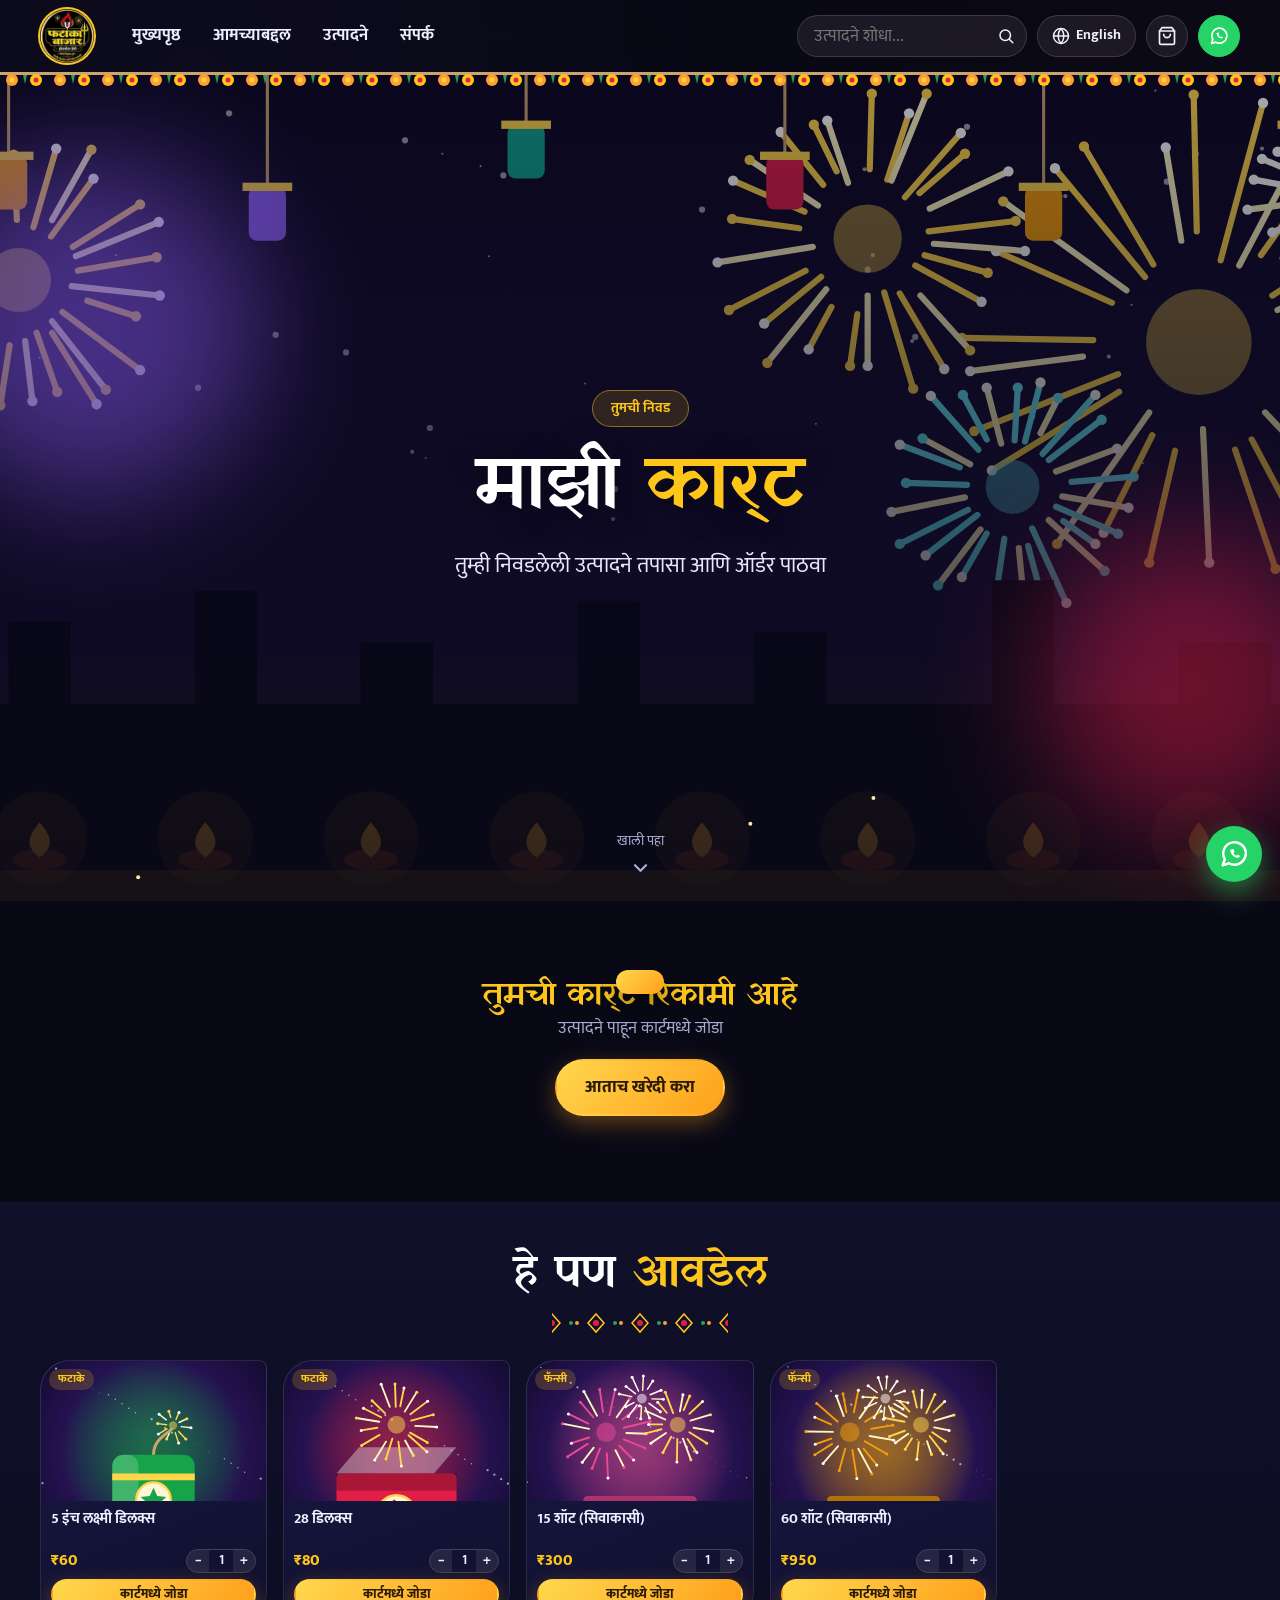
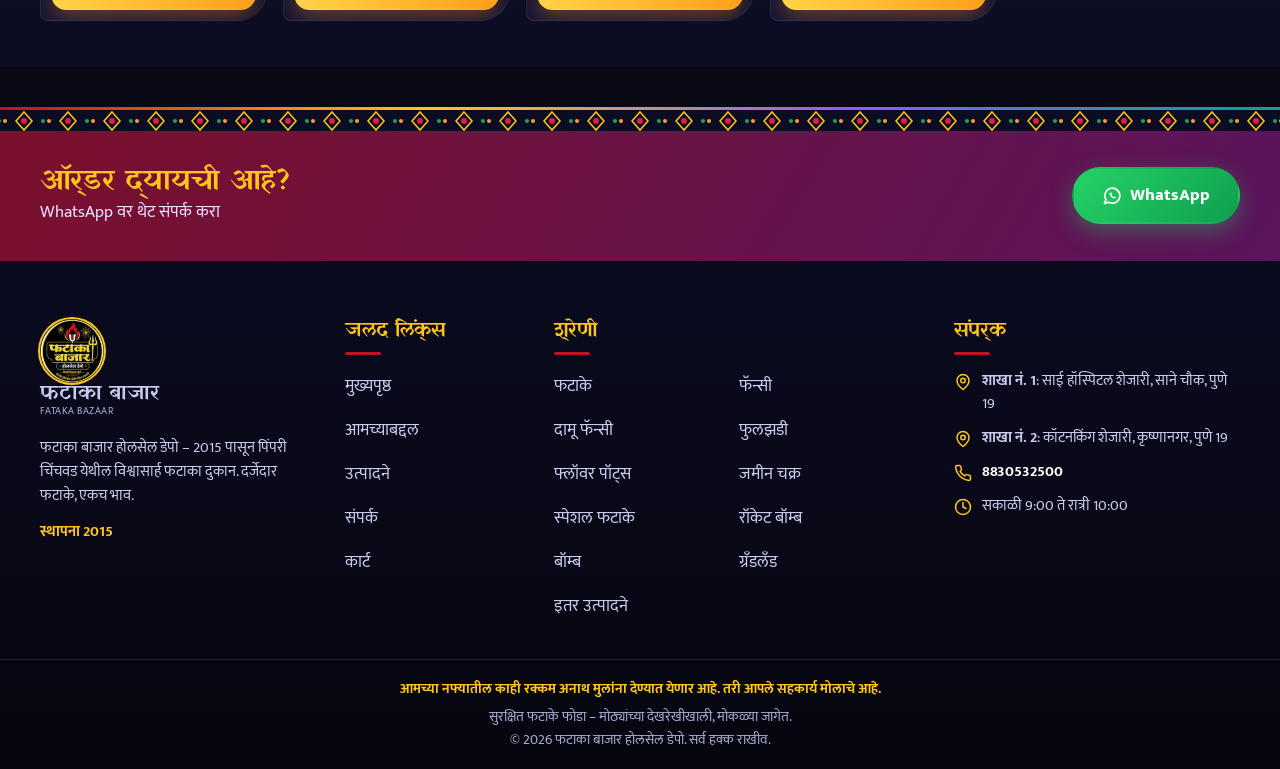
==== commit e038dd3b: "Updated Mobile Responsive" ====
--- a/cart.html
+++ b/cart.html
@@ -34,32 +34,16 @@
     <div class="btn-row" style="margin-top:20px"><a class="btn btn-outline" href="products.html" data-i18n="continue_shop"></a><button class="btn btn-outline" id="clearCart" type="button" data-i18n="clear_cart"></button></div>
   </div>
   <div class="cart-side">
-    <div class="panel" id="details">
-      <h3 data-i18n="cust_t"></h3>
-      <div class="cf-row">
-        <div class="field"><label data-i18n="f_name"></label><input id="cName" autocomplete="name"><span class="em"></span></div>
-        <div class="field"><label data-i18n="f_mobile"></label><input id="cMobile" type="tel" inputmode="numeric" autocomplete="tel"><span class="em"></span></div>
-      </div>
-      <div class="field"><label data-i18n="f_mode"></label><div class="radios"><label><input type="radio" name="mode" value="delivery" checked><span data-i18n="f_delivery"></span></label><label><input type="radio" name="mode" value="pickup"><span data-i18n="f_pickup"></span></label></div></div>
-      <div class="cf-row cf-row2">
-        <div class="field" id="addrWrap"><label data-i18n="f_addr"></label><textarea id="cAddr" rows="2"></textarea><span class="em"></span></div>
-        <div class="field"><label data-i18n="f_note"></label><textarea id="cNote" rows="2"></textarea></div>
-      </div>
-    </div>
     <div class="panel" id="summary">
       <h3 data-i18n="sum_t"></h3>
       <div class="sum-row"><span data-i18n="sum_items"></span><b id="sumCount"></b></div>
       <div class="sum-row"><span data-i18n="sum_sub"></span><b id="sumSub"></b></div>
       <div class="sum-row disc" id="rowDisc"><span id="sumDiscLbl"></span><b id="sumDisc"></b></div>
       <div class="sum-row total"><span data-i18n="sum_total"></span><b id="sumTotal"></b></div>
-      <div class="hint" id="hint"></div>
-      <div class="coupon"><input id="coupon" data-i18n-ph="coupon_ph" autocomplete="off"><button class="btn btn-outline" id="applyCoupon" type="button" data-i18n="coupon_apply"></button></div>
-      <div class="cmsg" id="cMsg"></div>
       <button class="btn btn-wa" id="orderBtn" type="button" style="width:100%" data-i18n="order_wa"></button>
       <p class="note" data-i18n="est_note"></p>
     </div>
   </div>
-  <div class="side-promo cart-promo"><img src="images/banners/hero1.svg" alt=""><div><b data-i18n="wish_t"></b><ul><li data-i18n="ft2_t"></li><li data-i18n="ft3_t"></li><li data-i18n="ft4_t"></li></ul></div></div>
 </div>
 </div></section>
 <section class="section alt"><div class="container">
--- a/css/style.css
+++ b/css/style.css
@@ -601,3 +601,95 @@
 @media (min-width:900px){.p-grid.pc{grid-template-columns:repeat(4,1fr);gap:18px}}
 @media (min-width:641px) and (max-width:899px){.p-grid.pc{grid-template-columns:repeat(3,1fr);gap:14px}}
 @media (max-width:640px){.p-grid.pc{grid-template-columns:repeat(2,1fr);gap:12px}}
+
+/* ======== v6: hero logo, steps cards (3 lines), footer taps, cart summary ======== */
+.slide-art::before{display:none}
+.slide-art{width:min(400px,80%)}
+.slide-art img{border:0;border-radius:0;object-fit:contain;box-shadow:none;filter:drop-shadow(0 18px 40px rgba(0,0,0,.55))}
+@media (max-width:640px){.slide-art{width:min(210px,52vw)}}
+
+.steps-grid .step{display:flex;flex-direction:column;align-items:center}
+.steps-grid .step h4{min-height:2.6em;display:flex;align-items:center;justify-content:center;line-height:1.3}
+.steps-grid .step p{display:-webkit-box;-webkit-box-orient:vertical;-webkit-line-clamp:3;line-clamp:3;overflow:hidden;line-height:1.5;min-height:4.5em}
+
+.site-footer,.ft-grid{position:relative;z-index:2}
+.site-footer::before{pointer-events:none}
+.ft-grid a{padding:4px 0;-webkit-tap-highlight-color:rgba(255,198,26,.25)}
+.ft-line a{display:inline;padding:0;text-decoration:none;color:#c9cbee}
+.ft-line a:hover,.ft-grid ul a:hover,.ft-line a:active{color:var(--gold)}
+.ft-line a[href^="tel"]{font-weight:700;color:#fff}
+@media (max-width:640px){.ft-grid ul a{padding:7px 0}.ft-catlist{row-gap:2px}.ft-line a{padding:3px 0;display:inline-block}}
+
+@media (min-width:981px){
+  .cart-layout>div:first-child{grid-column:1;grid-row:1}
+  .cart-promo{grid-column:1;grid-row:2;align-self:stretch}
+  .cart-side{display:block;grid-column:2;grid-row:1/span 2;position:sticky;top:calc(var(--hh) + 16px);align-self:start}
+  #summary{grid-column:auto;grid-row:auto}
+}
+#summary{padding:22px 24px}
+#summary h3{font-size:1.3rem;margin-bottom:12px}
+#summary .sum-row{padding:6px 0;font-size:1rem}
+#summary .sum-row.total{font-size:1.3rem;padding-top:12px;margin-top:6px}
+#summary .hint{margin:12px 0;font-size:.88rem}
+#summary #orderBtn{padding:13px 18px;margin-top:6px}
+@media (max-width:980px){.cart-side{display:block}.cart-promo{display:none}}
+
+/* ======== v7: hero logo in circle, equal 3-line steps, compact card controls, cart summary ======== */
+.slide-art{aspect-ratio:1;border-radius:50%;overflow:hidden;box-shadow:0 20px 50px rgba(0,0,0,.55)}
+.slide-art img{width:100%;height:100%;object-fit:cover;border-radius:50%;border:0;box-shadow:none;filter:none;transform:scale(1.07)}
+.steps-grid .step p{height:4.5em;min-height:4.5em;margin:0;-webkit-line-clamp:3;line-clamp:3}
+#featGrid .p-body,#suggGrid .p-body,.p-grid.pc .p-body{align-content:start;gap:5px 8px;padding:8px 10px 10px}
+#featGrid .p-body h3,#suggGrid .p-body h3,.p-grid.pc .p-body h3{font-size:.92rem;min-height:2.3em}
+#featGrid .p-price,#suggGrid .p-price,.p-grid.pc .p-price{font-size:1rem}
+#featGrid .mini-qty button,#suggGrid .mini-qty button,.p-grid.pc .mini-qty button{width:22px;height:22px;font-size:.9rem;line-height:1}
+#featGrid .mini-qty input,#suggGrid .mini-qty input,.p-grid.pc .mini-qty input{width:24px;height:22px;font-size:.8rem;padding:0}
+#featGrid .btn-sm,#suggGrid .btn-sm,.p-grid.pc .btn-sm{padding:5px 10px;font-size:.82rem;min-height:0;line-height:1.3}
+.site-footer a{position:relative;z-index:5;touch-action:manipulation;cursor:pointer}
+.ft-grid ul a{display:inline-block;min-height:28px}
+@media (max-width:640px){.ft-grid ul a{min-height:36px}}
+
+
+/* ======== v8: hero circle banners, contact info bg + map in place of form ======== */
+.slide-art img{transform:none;object-fit:cover;object-position:center}
+.slide-art{border:3px solid var(--gold)}
+.ct-side{position:relative;overflow:hidden;border-radius:var(--rad);border:1px solid rgba(255,198,26,.3);padding:26px;background:linear-gradient(rgba(9,9,22,.82),rgba(9,9,22,.88)),url(../images/banners/about.svg) center/cover no-repeat}
+.ct-side .ct-info .info-item{background:rgba(255,255,255,.08)}
+@media (min-width:981px){.ct-side{padding:20px 22px}}
+@media (max-width:640px){.ct-side{padding:18px}}
+
+
+/* ======== v9: mobile menu (cross + scrollable search), contact info clarity, responsive ======== */
+@media (max-width:980px){
+  .nav{max-height:0;overflow:hidden}
+  .nav.open{max-height:calc(100vh - var(--hh));max-height:calc(100svh - var(--hh));overflow-y:auto;-webkit-overflow-scrolling:touch;overscroll-behavior:contain}
+  .mobile-search{position:relative;margin:8px 0 4px}
+  .mobile-search .suggest{position:static;top:auto;min-width:0;width:100%;margin-top:8px;max-height:min(46vh,320px);overflow-y:auto;-webkit-overflow-scrolling:touch;box-shadow:none}
+  .mobile-search input{height:46px;font-size:16px}
+  .burger.is-open{background:var(--gold);color:#1a1200;border-color:var(--gold)}
+}
+.ct-side{background:linear-gradient(rgba(9,9,22,.9),rgba(9,9,22,.94)),url(../images/banners/about.svg) center/cover no-repeat}
+.ct-side .sec-title h2{color:#fff;font-weight:800;text-shadow:0 2px 10px rgba(0,0,0,.6)}
+.ct-side .sec-title p{color:#f1f2ff;font-weight:700}
+.ct-side .ct-info .info-item{background:rgba(9,9,22,.82);border:1px solid rgba(255,198,26,.45);color:#fff;font-weight:700;-webkit-backdrop-filter:blur(4px);backdrop-filter:blur(4px)}
+.ct-side .ct-info .info-item b{font-weight:800;color:#fff}
+.ct-side .ct-info .info-item small{color:var(--gold);font-weight:800;font-size:.8rem;letter-spacing:.02em}
+.ct-side .ct-info .info-item a{color:#fff;font-weight:800}
+.ct-side .ct-info .info-item .ic{background:rgba(255,198,26,.25)}
+@media (max-width:980px){.mobile-search input,.mobile-search input:focus{width:100%;max-width:100%}}
+
+
+/* ======== v10: product popup = compact box on tablet/mobile (not full screen) ======== */
+@media (max-width:980px){
+  .modal{padding:20px 16px}
+  #pModal .modal-box{width:min(400px,100%);max-height:min(78vh,560px);max-height:min(78svh,560px);border-radius:26px 8px 26px 8px}
+  #pModal .m-grid{grid-template-columns:1fr}
+  #pModal .m-img{min-height:0;padding:16px 16px 6px}
+  #pModal .m-img svg,#pModal .m-img img{width:auto;max-width:100%;height:clamp(110px,22vh,170px);animation:none}
+  #pModal .m-info{padding:10px 18px 18px;gap:8px}
+  #pModal .m-info h3{font-size:1.25rem;line-height:1.25}
+  #pModal .m-price{font-size:1.45rem}
+  #pModal .m-info p{font-size:.88rem;line-height:1.45;display:-webkit-box;-webkit-box-orient:vertical;-webkit-line-clamp:3;line-clamp:3;overflow:hidden}
+  #pModal .m-row{gap:10px}
+  #pModal .m-row .btn,#pModal .m-info>.btn{padding:11px 14px;font-size:.95rem}
+  #pModal .modal-box .x-btn{top:10px;right:10px}
+}
